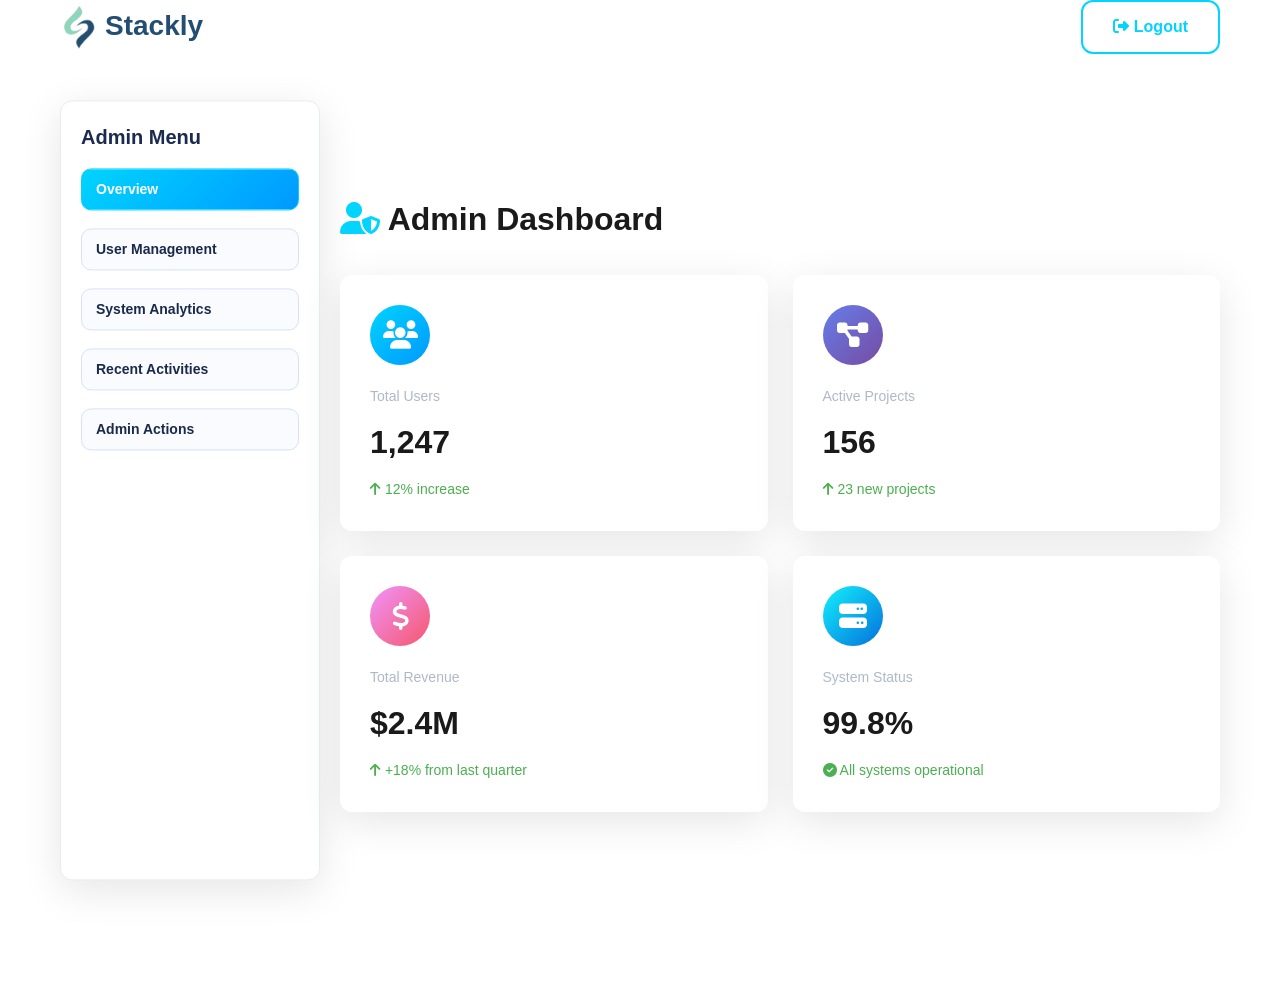
==== dashboard-admin.html @ 81518d7a "initial commit" ====
<!DOCTYPE html>
<html lang="en">
<head>
    <meta charset="UTF-8">
    <meta name="viewport" content="width=device-width, initial-scale=1.0">
    <title>Stackly</title>

    <!-- CSS Libraries -->
    <link rel="stylesheet" href="https://cdnjs.cloudflare.com/ajax/libs/animate.css/4.1.1/animate.min.css">
    <link rel="stylesheet" href="https://unpkg.com/aos@2.3.1/dist/aos.css">
    <link rel="stylesheet" href="https://cdnjs.cloudflare.com/ajax/libs/font-awesome/6.4.0/css/all.min.css">

    <!-- Custom CSS -->
    <link rel="stylesheet" href="css/style.css">
</head>
<body class="dashboard">
    <!-- Dashboard Header -->
    <div class="dashboard-header">
        <div class="container">
            <div class="dashboard-nav">
                 <div class="logo" data-aos="fade-right">
                        <a href="index.html">
                            <img src="images/logoimg.webp" alt="Stackly Logo" width="40px" height="30px">
                            <span style="color:#234D72;">Stackly</span>
                        </a>
                    </div>

                <div class="dashboard-user">
                    
                    <a href="index.html" class="btn btn-outline" style="margin-left: 20px;">
                        <i class="fas fa-sign-out-alt"></i> Logout
                    </a>
                </div>
            </div>
        </div>
    </div>

    <!-- Dashboard Content -->
    <div class="dashboard-content">
        <div class="container">
            <div class="dashboard-layout">
                <aside class="dashboard-sidebar">
                    <h2>Admin Menu</h2>
                    <nav>
                        <button class="sidebar-item active" data-target="admin-overview">Overview</button>
                        <button class="sidebar-item" data-target="admin-users">User Management</button>
                        <button class="sidebar-item" data-target="admin-analytics">System Analytics</button>
                        <button class="sidebar-item" data-target="admin-activities">Recent Activities</button>
                        <button class="sidebar-item" data-target="admin-actions">Admin Actions</button>
                    </nav>
                </aside>
                <main class="dashboard-main">
                    <section id="admin-overview" class="dashboard-panel active">
                        <h1 style="margin-bottom: 30px; font-size: 32px;" data-aos="fade-up">
                            <i class="fas fa-user-shield" style="color: var(--primary-color);"></i>
                            Admin Dashboard
                        </h1>

                        <!-- Dashboard Cards -->
            <div class="dashboard-grid">
                <div class="dashboard-card" data-aos="fade-up">
                    <div class="card-icon">
                        <i class="fas fa-users"></i>
                    </div>
                    <div class="card-title">Total Users</div>
                    <div class="card-value">1,247</div>
                    <div class="card-change">
                        <i class="fas fa-arrow-up"></i> 12% increase
                    </div>
                </div>

                <div class="dashboard-card" data-aos="fade-up" data-aos-delay="100">
                    <div class="card-icon" style="background: linear-gradient(135deg, #667eea 0%, #764ba2 100%);">
                        <i class="fas fa-project-diagram"></i>
                    </div>
                    <div class="card-title">Active Projects</div>
                    <div class="card-value">156</div>
                    <div class="card-change">
                        <i class="fas fa-arrow-up"></i> 23 new projects
                    </div>
                </div>

                <div class="dashboard-card" data-aos="fade-up" data-aos-delay="200">
                    <div class="card-icon" style="background: linear-gradient(135deg, #f093fb 0%, #f5576c 100%);">
                        <i class="fas fa-dollar-sign"></i>
                    </div>
                    <div class="card-title">Total Revenue</div>
                    <div class="card-value">$2.4M</div>
                    <div class="card-change">
                        <i class="fas fa-arrow-up"></i> +18% from last quarter
                    </div>
                </div>

                <div class="dashboard-card" data-aos="fade-up" data-aos-delay="300">
                    <div class="card-icon" style="background: linear-gradient(135deg, #13f1fc 0%, #0470dc 100%);">
                        <i class="fas fa-server"></i>
                    </div>
                    <div class="card-title">System Status</div>
                    <div class="card-value">99.8%</div>
                    <div class="card-change" style="color: #4caf50;">
                        <i class="fas fa-check-circle"></i> All systems operational
                    </div>
                </div>
            </div>
                    </section>

            <!-- User Management Section -->
            <section id="admin-users" class="dashboard-panel" style="margin-top: 60px;">
                <h2 style="margin-bottom: 30px; font-size: 28px;" data-aos="fade-up">
                    <i class="fas fa-users-cog" style="color: var(--primary-color);"></i>
                    User Management
                </h2>

                <div style="background: white; padding: 30px; border-radius: var(--border-radius); box-shadow: var(--box-shadow);" data-aos="fade-up">
                    <div style="overflow-x: auto;">
                        <table style="width: 100%; border-collapse: collapse;">
                            <thead>
                                <tr style="background: #f8f9fa; border-bottom: 2px solid #e0e0e0;">
                                    <th style="padding: 15px; text-align: left; font-weight: 600;">Name</th>
                                    <th style="padding: 15px; text-align: left; font-weight: 600;">Role</th>
                                    <th style="padding: 15px; text-align: left; font-weight: 600;">Status</th>
                                    <th style="padding: 15px; text-align: left; font-weight: 600;">Last Active</th>
                                    <th style="padding: 15px; text-align: left; font-weight: 600;">Actions</th>
                                </tr>
                            </thead>
                            <tbody>
                                <tr style="border-bottom: 1px solid #e0e0e0;">
                                    <td style="padding: 15px;">
                                        <div style="display: flex; align-items: center; gap: 10px;">
                                            <img src="https://randomuser.me/api/portraits/women/44.jpg" style="width: 40px; height: 40px; border-radius: 50%;">
                                            <span>Dr. Sarah Miller</span>
                                        </div>
                                    </td>
                                    <td style="padding: 15px;">Researcher</td>
                                    <td style="padding: 15px;">
                                        <span style="padding: 5px 15px; background: #4caf50; color: white; border-radius: 20px; font-size: 12px;">Active</span>
                                    </td>
                                    <td style="padding: 15px;">2 hours ago</td>
                                    <td style="padding: 15px;">
                                        <a href="404.html" class="service-link" style="padding: 8px 15px; font-size: 14px;">Edit</a>
                                    </td>
                                </tr>
                                <tr style="border-bottom: 1px solid #e0e0e0;">
                                    <td style="padding: 15px;">
                                        <div style="display: flex; align-items: center; gap: 10px;">
                                            <img src="https://randomuser.me/api/portraits/men/22.jpg" style="width: 40px; height: 40px; border-radius: 50%;">
                                            <span>Dr. Michael Chen</span>
                                        </div>
                                    </td>
                                    <td style="padding: 15px;">Researcher</td>
                                    <td style="padding: 15px;">
                                        <span style="padding: 5px 15px; background: #4caf50; color: white; border-radius: 20px; font-size: 12px;">Active</span>
                                    </td>
                                    <td style="padding: 15px;">1 day ago</td>
                                    <td style="padding: 15px;">
                                        <a href="404.html" class="service-link" style="padding: 8px 15px; font-size: 14px;">Edit</a>
                                    </td>
                                </tr>
                                <tr style="border-bottom: 1px solid #e0e0e0;">
                                    <td style="padding: 15px;">
                                        <div style="display: flex; align-items: center; gap: 10px;">
                                            <img src="https://randomuser.me/api/portraits/women/65.jpg" style="width: 40px; height: 40px; border-radius: 50%;">
                                            <span>Dr. Emily Rodriguez</span>
                                        </div>
                                    </td>
                                    <td style="padding: 15px;">Director</td>
                                    <td style="padding: 15px;">
                                        <span style="padding: 5px 15px; background: #ff9800; color: white; border-radius: 20px; font-size: 12px;">Away</span>
                                    </td>
                                    <td style="padding: 15px;">3 days ago</td>
                                    <td style="padding: 15px;">
                                        <a href="404.html" class="service-link" style="padding: 8px 15px; font-size: 14px;">Edit</a>
                                    </td>
                                </tr>
                            </tbody>
                        </table>
                    </div>
                    <div style="margin-top: 20px; text-align: center;">
                        <a href="404.html" class="btn btn-primary btn-lg">Load More Users</a>
                    </div>
                </div>
            </section>

            <!-- User Management Section -->
            <section id="admin-analytics" class="dashboard-panel" style="margin-top: 60px;">
                <h2 style="margin-bottom: 30px; font-size: 28px;" data-aos="fade-up">
                    <i class="fas fa-chart-bar" style="color: var(--primary-color);"></i>
                    System Analytics
                </h2>

                <div class="dashboard-grid" style="grid-template-columns: repeat(auto-fit, minmax(280px, 1fr));">
                    <div class="dashboard-card" data-aos="fade-up">
                        <h3 style="margin-bottom: 20px; display: flex; align-items: center; gap: 10px;">
                            <i class="fas fa-database" style="color: var(--primary-color);"></i>
                            Database Usage
                        </h3>
                        <div style="margin-bottom: 15px;">
                            <div style="display: flex; justify-content: space-between; margin-bottom: 10px;">
                                <span>Storage</span>
                                <span style="font-weight: 600;">72%</span>
                            </div>
                            <div style="background: #e0e0e0; height: 10px; border-radius: 5px; overflow: hidden;">
                                <div style="background: var(--gradient-1); width: 72%; height: 100%;"></div>
                            </div>
                        </div>
                        <p style="color: var(--text-secondary); font-size: 14px;">2.16 TB of 3 TB used</p>
                    </div>

                    <div class="dashboard-card" data-aos="fade-up" data-aos-delay="100">
                        <h3 style="margin-bottom: 20px; display: flex; align-items: center; gap: 10px;">
                            <i class="fas fa-network-wired" style="color: var(--primary-color);"></i>
                            Network Traffic
                        </h3>
                        <div style="margin-bottom: 15px;">
                            <div style="display: flex; justify-content: space-between; margin-bottom: 10px;">
                                <span>Bandwidth</span>
                                <span style="font-weight: 600;">45%</span>
                            </div>
                            <div style="background: #e0e0e0; height: 10px; border-radius: 5px; overflow: hidden;">
                                <div style="background: linear-gradient(135deg, #667eea 0%, #764ba2 100%); width: 45%; height: 100%;"></div>
                            </div>
                        </div>
                        <p style="color: var(--text-secondary); font-size: 14px;">450 GB of 1 TB used</p>
                    </div>

                    <div class="dashboard-card" data-aos="fade-up" data-aos-delay="200">
                        <h3 style="margin-bottom: 20px; display: flex; align-items: center; gap: 10px;">
                            <i class="fas fa-microchip" style="color: var(--primary-color);"></i>
                            CPU Usage
                        </h3>
                        <div style="margin-bottom: 15px;">
                            <div style="display: flex; justify-content: space-between; margin-bottom: 10px;">
                                <span>Processing</span>
                                <span style="font-weight: 600;">38%</span>
                            </div>
                            <div style="background: #e0e0e0; height: 10px; border-radius: 5px; overflow: hidden;">
                                <div style="background: linear-gradient(135deg, #f093fb 0%, #f5576c 100%); width: 38%; height: 100%;"></div>
                            </div>
                        </div>
                        <p style="color: var(--text-secondary); font-size: 14px;">Normal operation range</p>
                    </div>
                </div>
            </section>

            <!-- Recent Activities -->
            <section id="admin-activities" class="dashboard-panel" style="margin-top: 60px;">
                <h2 style="margin-bottom: 30px; font-size: 28px;" data-aos="fade-up">
                    <i class="fas fa-history" style="color: var(--primary-color);"></i>
                    Recent Activities
                </h2>

                <div style="background: white; padding: 30px; border-radius: var(--border-radius); box-shadow: var(--box-shadow);" data-aos="fade-up">
                    <div style="display: flex; flex-direction: column; gap: 20px;">
                        <div style="display: flex; gap: 15px; padding-bottom: 20px; border-bottom: 1px solid #e0e0e0;">
                            <div style="width: 40px; height: 40px; background: var(--gradient-1); border-radius: 50%; display: flex; align-items: center; justify-content: center; color: white; flex-shrink: 0;">
                                <i class="fas fa-user-plus"></i>
                            </div>
                            <div style="flex: 1;">
                                <h4 style="margin-bottom: 5px;">New User Registration</h4>
                                <p style="color: var(--text-secondary); font-size: 14px; margin: 0;">Dr. James Wilson joined as Researcher</p>
                                <p style="color: var(--text-secondary); font-size: 12px; margin-top: 5px;">2 hours ago</p>
                            </div>
                        </div>

                        <div style="display: flex; gap: 15px; padding-bottom: 20px; border-bottom: 1px solid #e0e0e0;">
                            <div style="width: 40px; height: 40px; background: linear-gradient(135deg, #667eea 0%, #764ba2 100%); border-radius: 50%; display: flex; align-items: center; justify-content: center; color: white; flex-shrink: 0;">
                                <i class="fas fa-project-diagram"></i>
                            </div>
                            <div style="flex: 1;">
                                <h4 style="margin-bottom: 5px;">Project Completed</h4>
                                <p style="color: var(--text-secondary); font-size: 14px; margin: 0;">Gene Therapy Phase 2 successfully completed</p>
                                <p style="color: var(--text-secondary); font-size: 12px; margin-top: 5px;">5 hours ago</p>
                            </div>
                        </div>

                        <div style="display: flex; gap: 15px; padding-bottom: 20px; border-bottom: 1px solid #e0e0e0;">
                            <div style="width: 40px; height: 40px; background: linear-gradient(135deg, #f093fb 0%, #f5576c 100%); border-radius: 50%; display: flex; align-items: center; justify-content: center; color: white; flex-shrink: 0;">
                                <i class="fas fa-exclamation-triangle"></i>
                            </div>
                            <div style="flex: 1;">
                                <h4 style="margin-bottom: 5px;">System Maintenance</h4>
                                <p style="color: var(--text-secondary); font-size: 14px; margin: 0;">Scheduled maintenance completed successfully</p>
                                <p style="color: var(--text-secondary); font-size: 12px; margin-top: 5px;">1 day ago</p>
                            </div>
                        </div>

                        <div style="display: flex; gap: 15px;">
                            <div style="width: 40px; height: 40px; background: linear-gradient(135deg, #13f1fc 0%, #0470dc 100%); border-radius: 50%; display: flex; align-items: center; justify-content: center; color: white; flex-shrink: 0;">
                                <i class="fas fa-file-alt"></i>
                            </div>
                            <div style="flex: 1;">
                                <h4 style="margin-bottom: 5px;">New Publication</h4>
                                <p style="color: var(--text-secondary); font-size: 14px; margin: 0;">Research paper published in Nature Biotechnology</p>
                                <p style="color: var(--text-secondary); font-size: 12px; margin-top: 5px;">2 days ago</p>
                            </div>
                        </div>
                    </div>
                </div>
            </section>

            <!-- Quick Actions -->
            <section id="admin-actions" class="dashboard-panel" style="margin-top: 60px; padding-bottom: 60px;">
                <h2 style="margin-bottom: 30px; font-size: 28px;" data-aos="fade-up">
                    <i class="fas fa-bolt" style="color: var(--primary-color);"></i>
                    Admin Actions
                </h2>

                <div style="display: grid; grid-template-columns: repeat(auto-fit, minmax(200px, 1fr)); gap: 20px;" data-aos="fade-up">
                    <a href="404.html" class="btn btn-primary btn-lg" style="width: 100%;">
                        <i class="fas fa-user-plus"></i> Add User
                    </a>
                    <a href="404.html" class="btn btn-primary btn-lg" style="width: 100%;">
                        <i class="fas fa-cog"></i> System Settings
                    </a>
                    <a href="404.html" class="btn btn-primary btn-lg" style="width: 100%;">
                        <i class="fas fa-file-export"></i> Export Data
                    </a>
                    <a href="404.html" class="btn btn-primary btn-lg" style="width: 100%;">
                        <i class="fas fa-shield-alt"></i> Security Audit
                    </a>
                </div>
            </section>
                </main>
            </div>
        </div>
    </div>

    <!-- JavaScript Libraries -->
    <script src="https://cdnjs.cloudflare.com/ajax/libs/jquery/3.7.0/jquery.min.js"></script>
    <script src="https://unpkg.com/aos@2.3.1/dist/aos.js"></script>

    <!-- Custom JavaScript -->
    <script>
        // Initialize AOS
        if (typeof AOS !== 'undefined') {
            AOS.init({
                duration: 1000,
                easing: 'ease-in-out',
                once: true
            });
        }

        // Sidebar panel switching
        function activatePanel(targetId) {
            document.querySelectorAll('.dashboard-panel').forEach(panel => {
                panel.classList.remove('active');
            });
            document.querySelectorAll('.sidebar-item').forEach(btn => {
                btn.classList.remove('active');
            });
            const activePanel = document.getElementById(targetId);
            if (activePanel) {
                activePanel.classList.add('active');
            }
            const activeBtn = document.querySelector('.sidebar-item[data-target="' + targetId + '"]');
            if (activeBtn) {
                activeBtn.classList.add('active');
            }
        }

        document.querySelectorAll('.sidebar-item').forEach(item => {
            item.addEventListener('click', () => {
                activatePanel(item.getAttribute('data-target'));
            });
        });
    </script>
</body>
</html>
---- css/style.css ----
/* ================================
   CSS Variables & Root Styles
   ================================ */
:root {
    --primary-color: #00d4ff;
    --secondary-color: #0099ff;
    --accent-color: #ff6b6b;
    --dark-bg: #0a0e27;
    --darker-bg: #060919;
    --light-bg: #ffffff;
    --text-primary: #ffffff;
    --text-secondary: #b0b8c7;
    --text-dark: #1a1a1a;
    --gradient-1: linear-gradient(135deg, #00d4ff 0%, #0099ff 100%);
    --gradient-2: linear-gradient(135deg, #667eea 0%, #764ba2 100%);
    --gradient-3: linear-gradient(135deg, #f093fb 0%, #f5576c 100%);
    --box-shadow: 0 10px 40px rgba(0, 0, 0, 0.1);
    --transition: all 0.3s ease;
    --border-radius: 12px;
}

/* ================================
   Reset & Base Styles
   ================================ */
* {
    margin: 0;
    padding: 0;
    box-sizing: border-box;
}
html, body{
max-width:100%;
overflow-x:hidden;
}
html {
    scroll-behavior: smooth;
    font-size: 16px;
}

body {
    font-family: 'Segoe UI', Tahoma, Geneva, Verdana, sans-serif;
    line-height: 1.6;
    color: var(--text-dark);
    background-color: var(--light-bg);
    overflow-x: hidden;
}

img {
    max-width: 100%;
    height: auto;
    display: block;
}

a {
    text-decoration: none;
    color: inherit;
    transition: var(--transition);
    display: flex;
    gap: 5px;
}

ul {
    list-style: none;
}

/* ================================
   Preloader
   ================================ */
#preloader {
    position: fixed;
    top: 0;
    left: 0;
    width: 100%;
    height: 100%;
    background: var(--dark-bg);
    z-index: 99999;
    display: flex;
    align-items: center;
    justify-content: center;
    flex-direction: column;
}

.loader {
    text-align: center;
}

.dna-loader {
    position: relative;
    width: 80px;
    height: 100px;
}

.dna-strand {
    position: absolute;
    width: 10px;
    height: 10px;
    background: var(--primary-color);
    border-radius: 50%;
    animation: dna-animation 2s infinite;
}

.dna-strand:nth-child(1) {
    left: 0;
    animation-delay: 0s;
}

.dna-strand:nth-child(2) {
    right: 0;
    animation-delay: 0.5s;
}

@keyframes dna-animation {
    0%, 100% {
        top: 0;
        background: var(--primary-color);
    }
    25% {
        top: 25%;
        background: var(--secondary-color);
    }
    50% {
        top: 50%;
        background: var(--accent-color);
    }
    75% {
        top: 75%;
        background: var(--secondary-color);
    }
}

.loading-text {
    color: var(--text-primary);
    margin-top: 30px;
    font-size: 18px;
    font-weight: 500;
    animation: pulse 1.5s infinite;
}

@keyframes pulse {
    0%, 100% {
        opacity: 1;
    }
    50% {
        opacity: 0.5;
    }
}

/* ================================
   Container & Layout
   ================================ */
.container {
    width: 100%;
    max-width: 1200px;
    margin: 0 auto;
    padding: 0 20px;
}

/* ================================
   Header & Navigation
   ================================ */
.header {
    position: fixed;
    top: 0;
    left: 0;
    width: 100%;
    z-index: 1000;
    background: rgba(10, 14, 39, 0.95);
    backdrop-filter: blur(10px);
    box-shadow: 0 2px 20px rgba(0, 0, 0, 0.1);
    transition: var(--transition);
}

.header.scrolled {
    background: rgba(10, 14, 39, 0.98);
    box-shadow: 0 2px 30px rgba(0, 212, 255, 0.2);
}

.navbar {
    padding: 15px 0;
}

.nav-wrapper {
    display: flex;
    align-items: center;
    justify-content: space-between;
}

.logo {
    display: flex;
    
    align-items: center;
    gap: 10px;
    font-size: 28px;
    font-weight: 700;
    color: var(--text-primary);
}

.logo i {
    color: var(--primary-color);
    font-size: 32px;
}

.nav-menu {
    display: flex;
    align-items: center;
    gap: 40px;
}

.nav-list {
    display: flex;
    gap: 30px;
    align-items: center;
}

.nav-link {
    color: var(--text-secondary);
    font-weight: 500;
    position: relative;
    padding: 5px 0;
}

.nav-link::after {
    content: '';
    position: absolute;
    bottom: 0;
    left: 0;
    width: 0;
    height: 2px;
    background: var(--gradient-1);
    transition: var(--transition);
}

.nav-link:hover,
.nav-link.active {
    color: var(--primary-color);
}

.nav-link:hover::after,
.nav-link.active::after {
    width: 100%;
}

.nav-buttons {
    display: flex;
    gap: 15px;
}

.hamburger {
    display: none;
    flex-direction: column;
    gap: 5px;
    cursor: pointer;
    z-index: 1001;
}

.hamburger span {
    width: 25px;
    height: 3px;
    background: var(--text-primary);
    transition: var(--transition);
    border-radius: 3px;
}

.hamburger.active span:nth-child(1) {
    transform: rotate(45deg) translate(8px, 8px);
}

.hamburger.active span:nth-child(2) {
    opacity: 0;
}

.hamburger.active span:nth-child(3) {
    transform: rotate(-45deg) translate(8px, -8px);
}

/* ================================
   Buttons
   ================================ */
.btn {
    display: inline-block;
    padding: 12px 30px;
    font-weight: 600;
    border-radius: var(--border-radius);
    cursor: pointer;
    transition: var(--transition);
    border: 2px solid transparent;
    text-align: center;
}

.btn-primary {
    background: var(--gradient-1);
    color: var(--text-primary);
    box-shadow: 0 5px 20px rgba(0, 212, 255, 0.3);
}

.btn-primary:hover {
    transform: translateY(-3px);
    box-shadow: 0 8px 30px rgba(0, 212, 255, 0.5);
}

.btn-outline {
    border-color: var(--primary-color);
    color: var(--primary-color);
}

.btn-outline:hover {
    background: var(--primary-color);
    color: var(--text-primary);
}

.btn-lg {
    padding: 15px 40px;
    font-size: 18px;
}

/* ================================
   Hero Section
   ================================ */
.hero {
    min-height: 100vh;
    display: flex;
    align-items: center;
    justify-content: center;
    background: var(--dark-bg);
    position: relative;
    overflow: hidden;
    padding-top: 80px;
}

.jarallax-container {
    position: absolute;
    top: 0;
    left: 0;
    width: 100%;
    height: 100%;
    z-index: 1;
}

#particles-js {
    position: absolute;
    width: 100%;
    height: 100%;
}

.hero-content {
    position: relative;
    z-index: 2;
    text-align: center;
    color: var(--text-primary);
}
.hero-content img{
    display: block;
    margin: 0 auto 20px;
    max-width: 200px; /* adjust size if needed */
}

.hero-title {
    font-size: clamp(2.5rem, 8vw, 4.5rem);
    font-weight: 800;
    margin-bottom: 20px;
    line-height: 1.2;
}

.typed-text {
    background: var(--gradient-1);
    -webkit-background-clip: text;
    -webkit-text-fill-color: transparent;
    background-clip: text;
}

.cursor {
    display: inline-block;
    width: 3px;
    background-color: var(--primary-color);
    animation: blink 0.7s infinite;
}

@keyframes blink {
    0%, 100% {
        opacity: 1;
    }
    50% {
        opacity: 0;
    }
}

.hero-subtitle {
    font-size: clamp(1rem, 3vw, 1.5rem);
    color: var(--text-secondary);
    margin-bottom: 40px;
    max-width: 700px;
    margin-left: auto;
    margin-right: auto;
}

.hero-buttons {
    display: flex;
    gap: 20px;
    justify-content: center;
    flex-wrap: wrap;
}

.countdown-section {
    margin-top: 60px;
}

.countdown-label {
    color: var(--text-secondary);
    font-size: 18px;
    margin-bottom: 20px;
}

.countdown {
    display: flex;
    gap: 30px;
    justify-content: center;
    flex-wrap: wrap;
}

.countdown-item {
    text-align: center;
    background: rgba(255, 255, 255, 0.05);
    padding: 20px 30px;
    border-radius: var(--border-radius);
    backdrop-filter: blur(10px);
    border: 1px solid rgba(0, 212, 255, 0.2);
}

.countdown-value {
    display: block;
    font-size: 48px;
    font-weight: 700;
    color: var(--primary-color);
    line-height: 1;
}

.countdown-item .countdown-label {
    display: block;
    font-size: 14px;
    margin-top: 10px;
    margin-bottom: 0;
}

.scroll-indicator {
    position: absolute;
    bottom: 30px;
    left: 50%;
    transform: translateX(-50%);
    z-index: 2;
}

.scroll-down {
    color: var(--text-primary);
    font-size: 30px;
    animation: bounce 2s infinite;
}

@keyframes bounce {
    0%, 20%, 50%, 80%, 100% {
        transform: translateY(0);
    }
    40% {
        transform: translateY(-20px);
    }
    60% {
        transform: translateY(-10px);
    }
}

/* ================================
   Stats Section
   ================================ */
.stats-section {
    padding: 80px 0;
    background: var(--gradient-1);
}

.stats-grid {
    display: grid;
    grid-template-columns: repeat(auto-fit, minmax(200px, 1fr));
    gap: 40px;
}

.stat-item {
    text-align: center;
    color: var(--text-primary);
}

.stat-item i {
    font-size: 48px;
    margin-bottom: 15px;
    opacity: 0.9;
}

.stat-number {
    font-size: 48px;
    font-weight: 700;
    margin-bottom: 10px;
}

.stat-item p {
    font-size: 18px;
    opacity: 0.9;
}

/* ================================
   Section Styles
   ================================ */
section {
    padding: 100px 0;
}

.section-header {
    text-align: center;
    margin-bottom: 60px;
}

.section-title {
    font-size: clamp(2rem, 5vw, 3rem);
    font-weight: 700;
    margin-bottom: 15px;
    position: relative;
    display: inline-block;
}

.section-title::after {
    content: '';
    position: absolute;
    bottom: -10px;
    left: 50%;
    transform: translateX(-50%);
    width: 80px;
    height: 4px;
    background: var(--gradient-1);
    border-radius: 2px;
}

.section-subtitle {
    font-size: 18px;
    color: var(--text-secondary);
    margin-top: 20px;
}

/* ================================
   About Section
   ================================ */
.about {
    background: var(--light-bg);
}

.about-content {
    display: grid;
    grid-template-columns: 1fr 1fr;
    gap: 60px;
    align-items: center;
}

.about-image {
    position: relative;
    border-radius: var(--border-radius);
    overflow: hidden;
    box-shadow: var(--box-shadow);
}

.about-image img {
    width: 100%;
    height: 500px;
    object-fit: cover;
    border-radius: var(--border-radius);
}

.about-experience {
    position: absolute;
    bottom: 30px;
    right: 30px;
    background: var(--gradient-1);
    padding: 30px;
    border-radius: var(--border-radius);
    text-align: center;
    color: var(--text-primary);
}

.exp-number {
    font-size: 48px;
    font-weight: 700;
    line-height: 1;
}

.exp-text {
    font-size: 14px;
    margin-top: 5px;
}

.about-text h3 {
    font-size: 32px;
    margin-bottom: 20px;
    color: var(--text-dark);
}

.about-text p {
    color: var(--text-secondary);
    margin-bottom: 30px;
    line-height: 1.8;
}

.features-list {
    margin-bottom: 30px;
}

.feature-item {
    display: flex;
    gap: 15px;
    margin-bottom: 20px;
}

.feature-item i {
    color: var(--primary-color);
    font-size: 24px;
    flex-shrink: 0;
}

.feature-item h4 {
    margin-bottom: 5px;
    color: var(--text-dark);
}

.feature-item p {
    color: var(--text-secondary);
    margin: 0;
}

/* ================================
   Services Section
   ================================ */
.services {
    background: #f8f9fa;
}

.services-grid {
    display: grid;
    grid-template-columns: repeat(auto-fit, minmax(300px, 1fr));
    gap: 30px;
}

.service-card {
    background: var(--light-bg);
    padding: 40px 30px;
    border-radius: var(--border-radius);
    text-align: center;
    transition: var(--transition);
    box-shadow: 0 5px 20px rgba(0, 0, 0, 0.05);
    border: 2px solid transparent;
}

.service-card:hover {
    transform: translateY(-10px);
    box-shadow: 0 15px 40px rgba(0, 212, 255, 0.2);
    border-color: var(--primary-color);
}

.service-icon {
    width: 80px;
    height: 80px;
    margin: 0 auto 25px;
    background: var(--gradient-1);
    border-radius: 50%;
    display: flex;
    align-items: center;
    justify-content: center;
    font-size: 36px;
    color: var(--text-primary);
}

.service-card h3 {
    font-size: 22px;
    margin-bottom: 15px;
    color: var(--text-dark);
}

.service-card p {
    color: var(--text-secondary);
    margin-bottom: 20px;
    line-height: 1.7;
}

.service-link {
    color: var(--primary-color);
    font-weight: 600;
    display: inline-flex;
    align-items: center;
    gap: 5px;
}

.service-link:hover {
    gap: 10px;
}

/* ================================
   Research Section
   ================================ */
.research {
    background: var(--light-bg);
}

.research-filters {
    display: flex;
    gap: 15px;
    justify-content: center;
    margin-bottom: 50px;
    flex-wrap: wrap;
}

.filter-btn {
    padding: 10px 25px;
    background: transparent;
    border: 2px solid var(--primary-color);
    color: var(--primary-color);
    border-radius: 25px;
    cursor: pointer;
    font-weight: 600;
    transition: var(--transition);
}

.filter-btn:hover,
.filter-btn.active {
    background: var(--primary-color);
    color: var(--text-primary);
}

.research-grid {
    display: grid;
    grid-template-columns: repeat(auto-fit, minmax(320px, 1fr));
    gap: 30px;
}

.research-item {
    background: var(--light-bg);
    border-radius: var(--border-radius);
    overflow: hidden;
    box-shadow: var(--box-shadow);
    transition: var(--transition);
}

.research-item:hover {
    transform: translateY(-10px);
    box-shadow: 0 15px 40px rgba(0, 0, 0, 0.15);
}

.research-image {
    position: relative;
    overflow: hidden;
    height: 250px;
}

.research-image img {
    width: 100%;
    height: 100%;
    object-fit: cover;
    transition: var(--transition);
}

/* ================================
   Dashboard Sidebar + Panels
   ================================ */
.dashboard-layout {
    display: grid;
    grid-template-columns: 280px 1fr;
    gap: 20px;
    align-items: start;
}

.dashboard-sidebar {
    background: #ffffff;
    border: 1px solid #e4e8f1;
    border-radius: 12px;
    padding: 20px;
    position: sticky;
    top: 20px;
    height: fit-content;
    box-shadow: 0 8px 20px rgba(0,0,0,0.05);
}

.dashboard-sidebar h2 {
    margin-bottom: 15px;
    font-size: 20px;
    font-weight: 700;
    color: #1b2a4f;
}

.dashboard-sidebar nav {
    display: flex;
    flex-direction: column;
    gap: 10px;
}

.sidebar-item {
    border: 1px solid #d7e0f6;
    background: #f9fbff;
    color: #1a2a4a;
    text-align: left;
    padding: 12px 14px;
    border-radius: 10px;
    font-size: 14px;
    font-weight: 600;
    cursor: pointer;
    transition: var(--transition);
}

.sidebar-item:hover,
.sidebar-item.active {
    background: var(--gradient-1);
    border-color: var(--primary-color);
    color: #ffffff;
}

.dashboard-main {
    min-width: 0;
}

.dashboard-panel {
    display: none;
    animation: fadeIn 0.35s ease-in;
}

.dashboard-panel.active {
    display: block;
}

@keyframes fadeIn {
    from { opacity: 0; transform: translateY(8px); }
    to { opacity: 1; transform: translateY(0); }
}

@media (max-width: 1000px) {
    .dashboard-layout {
        grid-template-columns: 1fr;
    }

    .dashboard-sidebar {
        position: relative;
        top: 0;
        width: 100%;
        max-width: 100%;
    }
}


.research-item:hover .research-image img {
    transform: scale(1.1);
}

.research-overlay {
    position: absolute;
    top: 0;
    left: 0;
    width: 100%;
    height: 100%;
    background: rgba(0, 212, 255, 0.9);
    display: flex;
    align-items: center;
    justify-content: center;
    opacity: 0;
    transition: var(--transition);
}

.research-item:hover .research-overlay {
    opacity: 1;
}

.research-popup {
    color: var(--text-primary);
    font-size: 36px;
}

.research-content {
    padding: 25px;
}

.research-category {
    display: inline-block;
    padding: 5px 15px;
    background: var(--gradient-1);
    color: var(--text-primary);
    border-radius: 20px;
    font-size: 12px;
    font-weight: 600;
    margin-bottom: 15px;
}

.research-content h3 {
    font-size: 20px;
    margin-bottom: 10px;
    color: var(--text-dark);
}

.research-content p {
    color: var(--text-secondary);
    line-height: 1.6;
}

/* ================================
   Team Section
   ================================ */
.team {
    background: #f8f9fa;
}

.team-slider {
    padding: 20px 0;
}

.team-member {
    text-align: center;
    padding: 20px;
}

.member-image {
    position: relative;
    width: 250px;
    height: 250px;
    margin: 0 auto 25px;
    border-radius: 50%;
    overflow: hidden;
    border: 5px solid var(--primary-color);
}

.member-image img {
    width: 100%;
    height: 100%;
    object-fit: cover;
}

.member-social {
    position: absolute;
    bottom: 0;
    left: 0;
    width: 100%;
    background: rgba(0, 212, 255, 0.95);
    padding: 15px;
    display: flex;
    gap: 15px;
    justify-content: center;
    transform: translateY(100%);
    transition: var(--transition);
}

.team-member:hover .member-social {
    transform: translateY(0);
}

.member-social a {
    color: var(--text-primary);
    font-size: 18px;
    width: 35px;
    height: 35px;
    display: flex;
    align-items: center;
    justify-content: center;
    background: rgba(255, 255, 255, 0.2);
    border-radius: 50%;
}

.member-social a:hover {
    background: var(--light-bg);
    color: var(--primary-color);
}

.member-info h3 {
    font-size: 22px;
    margin-bottom: 5px;
    color: var(--text-dark);
}

.member-info p {
    color: var(--primary-color);
    font-weight: 600;
    margin-bottom: 5px;
}

.member-info span {
    color: var(--text-secondary);
    font-size: 14px;
}

/* ================================
   Testimonials Section
   ================================ */
.testimonials {
    background: var(--dark-bg);
    color: var(--text-primary);
}

.testimonials .section-title {
    color: var(--text-primary);
}

.testimonials .section-subtitle {
    color: var(--text-secondary);
}

.testimonials-slider {
    padding: 20px 0;
}

.testimonial-card {
    background: rgba(255, 255, 255, 0.05);
    padding: 40px;
    border-radius: var(--border-radius);
    backdrop-filter: blur(10px);
    border: 1px solid rgba(255, 255, 255, 0.1);
    margin: 0 15px;
}

.testimonial-content {
    margin-bottom: 30px;
}

.quote-icon {
    font-size: 48px;
    color: var(--primary-color);
    margin-bottom: 20px;
}

.testimonial-content p {
    font-size: 18px;
    line-height: 1.8;
    color: var(--text-secondary);
    margin-bottom: 20px;
}

.rating {
    display: flex;
    gap: 5px;
}

.rating i {
    color: #ffc107;
}

.testimonial-author {
    display: flex;
    align-items: center;
    gap: 20px;
}

.testimonial-author img {
    width: 60px;
    height: 60px;
    border-radius: 50%;
    border: 3px solid var(--primary-color);
}

.author-info h4 {
    margin-bottom: 5px;
    color: var(--text-primary);
}

.author-info p {
    color: var(--text-secondary);
    font-size: 14px;
}

/* ================================
   Contact Section
   ================================ */
.contact {
    background: #f8f9fa;
}

.contact-wrapper {
    display: grid;
    grid-template-columns: 1fr 1.5fr;
    gap: 60px;
    align-items: start;
}

.info-item {
    display: flex;
    gap: 20px;
    margin-bottom: 30px;
}

.info-icon {
    width: 60px;
    height: 60px;
    background: var(--gradient-1);
    border-radius: 50%;
    display: flex;
    align-items: center;
    justify-content: center;
    color: var(--text-primary);
    font-size: 24px;
    flex-shrink: 0;
}

.info-content h3 {
    font-size: 20px;
    margin-bottom: 10px;
    color: var(--text-dark);
}

.info-content p {
    color: var(--text-secondary);
    line-height: 1.7;
}

.contact-form {
    background: var(--light-bg);
    padding: 40px;
    border-radius: var(--border-radius);
    box-shadow: var(--box-shadow);
}

.form-row {
    display: grid;
    grid-template-columns: 1fr 1fr;
    gap: 20px;
    margin-bottom: 20px;
}

.form-group {
    margin-bottom: 20px;
}

.form-control {
    width: 100%;
    padding: 15px 20px;
    border: 2px solid #e0e0e0;
    border-radius: var(--border-radius);
    font-size: 16px;
    transition: var(--transition);
    font-family: inherit;
}

.form-control:focus {
    outline: none;
    border-color: var(--primary-color);
    box-shadow: 0 0 0 3px rgba(0, 212, 255, 0.1);
}

textarea.form-control {
    resize: vertical;
    min-height: 120px;
}

/* ================================
   Footer
   ================================ */
.footer {
    background: var(--dark-bg);
    color: var(--text-primary);
    padding: 60px 0 0;
}

.footer-content {
    display: grid;
    grid-template-columns: 2fr 1fr 1fr 1.5fr;
    gap: 40px;
    margin-bottom: 40px;
}

.footer-logo {
    display: flex;
    align-items: center;
    gap: 10px;
    font-size: 28px;
    font-weight: 700;
    margin-bottom: 20px;
}

.footer-logo i {
    color: var(--primary-color);
    font-size: 32px;
}

.footer-column p {
    color: var(--text-secondary);
    line-height: 1.8;
    margin-bottom: 20px;
}

.social-links {
    display: flex;
    gap: 15px;
}

.social-link {
    width: 40px;
    height: 40px;
    background: rgba(255, 255, 255, 0.1);
    border-radius: 50%;
    display: flex;
    align-items: center;
    justify-content: center;
    transition: var(--transition);
}

.social-link:hover {
    background: var(--primary-color);
    transform: translateY(-5px);
}

.footer-column h3 {
    font-size: 20px;
    margin-bottom: 20px;
}

.footer-links li {
    margin-bottom: 12px;
}

.footer-links a {
    color: var(--text-secondary);
    transition: var(--transition);
}

.footer-links a:hover {
    color: var(--primary-color);
    padding-left: 5px;
}

.newsletter-form {
    display: flex;
    margin-bottom: 20px;
}

.newsletter-form input {
    flex: 1;
    padding: 12px 15px;
    border: none;
    border-radius: var(--border-radius) 0 0 var(--border-radius);
    background: rgba(255, 255, 255, 0.1);
    color: var(--text-primary);
}

.newsletter-form button {
    padding: 12px 20px;
    border: none;
    background: var(--gradient-1);
    color: var(--text-primary);
    border-radius: 0 var(--border-radius) var(--border-radius) 0;
    cursor: pointer;
    transition: var(--transition);
}

.newsletter-form button:hover {
    transform: scale(1.05);
}

.footer-contact p {
    display: flex;
    align-items: center;
    gap: 10px;
    margin-bottom: 10px;
    color: var(--text-secondary);
}

.footer-contact i {
    color: var(--primary-color);
}

.footer-bottom {
    border-top: 1px solid rgba(255, 255, 255, 0.1);
    padding: 30px 0;
    display: flex;
    justify-content: space-between;
    align-items: center;
}

.footer-bottom p {
    color: var(--text-secondary);
    margin: 0;
}

.footer-bottom-links {
    display: flex;
    gap: 30px;
}

.footer-bottom-links a {
    color: var(--text-secondary);
}

.footer-bottom-links a:hover {
    color: var(--primary-color);
}

/* ================================
   Scroll to Top
   ================================ */
.scroll-top {
    position: fixed;
    bottom: 30px;
    right: 30px;
    width: 50px;
    height: 50px;
    background: var(--gradient-1);
    color: var(--text-primary);
    border: none;
    border-radius: 50%;
    font-size: 20px;
    cursor: pointer;
    box-shadow: 0 5px 20px rgba(0, 212, 255, 0.4);
    opacity: 0;
    visibility: hidden;
    transition: var(--transition);
    z-index: 999;
}

.scroll-top.visible {
    opacity: 1;
    visibility: visible;
}

.scroll-top:hover {
    transform: translateY(-5px);
    box-shadow: 0 8px 30px rgba(0, 212, 255, 0.6);
}

/* ================================
   Responsive Design - Media Queries
   ================================ */

/* Tablets and below (768px) */
@media screen and (max-width: 768px) {
    html {
        font-size: 14px;
    }

    .hamburger {
        display: flex;
    }

    .nav-menu {
        position: fixed;
        top: 0;
        right: -100%;
        width: 100%;
        max-width: 350px;
        height: 100vh;
        background: var(--dark-bg);
        flex-direction: column;
        padding: 100px 30px 30px;
        transition: var(--transition);
        box-shadow: -5px 0 20px rgba(0, 0, 0, 0.3);
    }

    .nav-menu.active {
        right: 0;
    }

    .nav-list {
        flex-direction: column;
        gap: 20px;
        width: 100%;
    }

    .nav-link {
        font-size: 18px;
    }

    .nav-buttons {
        flex-direction: column;
        width: 100%;
        margin-top: 20px;
    }

    .nav-buttons .btn {
        width: 100%;
    }

    .about-content {
        grid-template-columns: 1fr;
        gap: 40px;
    }

    .contact-wrapper {
        grid-template-columns: 1fr;
        gap: 40px;
    }

    .form-row {
        grid-template-columns: 1fr;
    }

    .footer-content {
        grid-template-columns: 1fr 1fr;
        gap: 30px;
    }

    .footer-bottom {
        flex-direction: column;
        gap: 20px;
        text-align: center;
    }

    .footer-bottom-links {
        flex-direction: column;
        gap: 15px;
    }

    .countdown {
        gap: 15px;
    }

    .countdown-item {
        padding: 15px 20px;
    }

    .countdown-value {
        font-size: 36px;
    }

    .stats-grid {
        grid-template-columns: repeat(2, 1fr);
        gap: 30px;
    }

    .services-grid {
        grid-template-columns: 1fr;
    }

    .research-grid {
        grid-template-columns: 1fr;
    }
}

/* Mobile devices (480px) */
@media screen and (max-width: 480px) {
    .container {
        padding: 0 15px;
    }

    section {
        padding: 60px 0;
    }

    .hero {
        padding-top: 70px;
    }

    .hero-buttons {
        flex-direction: column;
        gap: 15px;
    }

    .hero-buttons .btn {
        width: 100%;
    }

    .stats-grid {
        grid-template-columns: 1fr;
        gap: 25px;
    }

    .countdown {
        gap: 10px;
    }

    .countdown-item {
        padding: 12px 15px;
    }

    .countdown-value {
        font-size: 28px;
    }

    .countdown-item .countdown-label {
        font-size: 12px;
    }

    .about-image img {
        height: 350px;
    }

    .about-experience {
        bottom: 20px;
        right: 20px;
        padding: 20px;
    }

    .exp-number {
        font-size: 36px;
    }

    .service-card {
        padding: 30px 20px;
    }

    .member-image {
        width: 200px;
        height: 200px;
    }

    .testimonial-card {
        padding: 25px;
        margin: 0 10px;
    }

    .testimonial-content p {
        font-size: 16px;
    }

    .contact-form {
        padding: 25px;
    }

    .footer-content {
        grid-template-columns: 1fr;
    }

    .scroll-top {
        width: 45px;
        height: 45px;
        bottom: 20px;
        right: 20px;
    }
}

/* Extra small devices (320px) */
@media screen and (max-width: 320px) {
    html {
        font-size: 13px;
    }

    .logo {
        font-size: 24px;
    }

    .logo i {
        font-size: 28px;
    }

    .hero-title {
        font-size: 2rem;
    }

    .section-title {
        font-size: 1.8rem;
    }

    .stat-number {
        font-size: 36px;
    }

    .stat-item i {
        font-size: 36px;
    }

    .countdown-value {
        font-size: 24px;
    }

    .about-image img {
        height: 300px;
    }

    .member-image {
        width: 180px;
        height: 180px;
    }

    .service-icon {
        width: 60px;
        height: 60px;
        font-size: 28px;
    }
}

/* ================================
   Owl Carousel Custom Styles
   ================================ */
.owl-carousel .owl-nav button {
    position: absolute;
    top: 50%;
    transform: translateY(-50%);
    width: 50px;
    height: 50px;
    background: var(--gradient-1) !important;
    color: var(--text-primary) !important;
    border-radius: 50%;
    font-size: 24px;
    transition: var(--transition);
}

.owl-carousel .owl-nav button:hover {
    transform: translateY(-50%) scale(1.1);
}

.owl-carousel .owl-nav button.owl-prev {
    left: -60px;
}

.owl-carousel .owl-nav button.owl-next {
    right: -60px;
}

.owl-carousel .owl-dots {
    text-align: center;
    margin-top: 30px;
}

.owl-carousel .owl-dot {
    width: 12px;
    height: 12px;
    background: #ddd;
    border-radius: 50%;
    display: inline-block;
    margin: 0 5px;
    transition: var(--transition);
}

.owl-carousel .owl-dot.active {
    background: var(--primary-color);
    width: 30px;
    border-radius: 6px;
}

/* ================================
   Slick Carousel Custom Styles
   ================================ */
.slick-slider .slick-arrow {
    width: 50px;
    height: 50px;
    background: var(--gradient-1);
    border-radius: 50%;
    z-index: 10;
    transition: var(--transition);
}

.slick-slider .slick-arrow:hover {
    transform: scale(1.1);
}

.slick-slider .slick-arrow::before {
    font-size: 24px;
}

.slick-slider .slick-prev {
    left: -60px;
}

.slick-slider .slick-next {
    right: -60px;
}

.slick-dots {
    bottom: -50px;
}

.slick-dots li button:before {
    font-size: 12px;
    color: var(--primary-color);
}

.slick-dots li.slick-active button:before {
    color: var(--primary-color);
}

/* ================================
   Login & Form Page Styles
   ================================ */
.auth-page {
    min-height: 100vh;
    display: flex;
    align-items: center;
    justify-content: center;
    background: var(--dark-bg);
    padding: 50px 20px;
}

.auth-container {
    background: rgba(255, 255, 255, 0.05);
    backdrop-filter: blur(10px);
    border-radius: var(--border-radius);
    padding: 50px;
    max-width: 500px;
    width: 100%;
    box-shadow: 0 20px 60px rgba(0, 0, 0, 0.3);
    border: 1px solid rgba(255, 255, 255, 0.1);
}

.auth-header {
    text-align: center;
    margin-bottom: 40px;
}

.auth-logo {
    display: flex;
    align-items: center;
    justify-content: center;
    gap: 10px;
    font-size: 32px;
    font-weight: 700;
    color: var(--text-primary);
    margin-bottom: 10px;
}

.auth-logo i {
    color: var(--primary-color);
    font-size: 36px;
}

.auth-header h1 {
    color: var(--text-primary);
    font-size: 28px;
    margin-bottom: 10px;
}

.auth-header p {
    color: var(--text-secondary);
}

.login-options {
    display: flex;
    gap: 15px;
    margin-bottom: 30px;
}

.login-option-btn {
    flex: 1;
    padding: 12px;
    background: rgba(255, 255, 255, 0.1);
    border: 2px solid transparent;
    color: var(--text-secondary);
    border-radius: var(--border-radius);
    cursor: pointer;
    transition: var(--transition);
    font-size: 16px;
    font-weight: 600;
}

.login-option-btn.active,
.login-option-btn:hover {
    background: var(--gradient-1);
    color: var(--text-primary);
    border-color: var(--primary-color);
}

.auth-form .form-control {
    background: rgba(255, 255, 255, 0.1);
    border-color: rgba(255, 255, 255, 0.2);
    color: var(--text-secondary);
}

.auth-form .form-control::placeholder {
    color: var(--text-secondary);
}

.auth-form .form-control:focus {
    background: rgba(255, 255, 255, 0.15);
    border-color: var(--primary-color);
}

.form-options {
    display: flex;
    justify-content: space-between;
    align-items: center;
    margin-bottom: 25px;
}

.remember-me {
    display: flex;
    align-items: center;
    gap: 8px;
    color: var(--text-secondary);
}

.forgot-password {
    color: var(--primary-color);
    font-size: 14px;
}

.auth-divider {
    text-align: center;
    margin: 30px 0;
    position: relative;
}

.auth-divider::before {
    content: '';
    position: absolute;
    top: 50%;
    left: 0;
    width: 100%;
    height: 1px;
    background: rgba(255, 255, 255, 0.1);
}

.auth-divider span {
    background: rgba(10, 14, 39, 0.95);
    padding: 0 15px;
    color: var(--text-secondary);
    position: relative;
}

.auth-link {
    text-align: center;
    margin-top: 25px;
    color: var(--text-secondary);
}

.auth-link a {
    color: var(--primary-color);
    font-weight: 600;
}

.auth-social-group {
    display: flex;
    gap: 10px;
    margin-bottom: 20px;
    width: 100%;
}

.auth-social-btn {
    flex: 1;
    display: flex;
    align-items: center;
    justify-content: center;
    gap: 8px;
    padding: 10px 14px;
    border-radius: 10px;
    min-height: 45px;
    font-size: 0.95rem;
    white-space: nowrap;
    overflow: hidden;
    text-overflow: ellipsis;
}

.auth-social-btn i {
    min-width: 20px;
    text-align: center;
}

@media (max-width: 500px) {
    .auth-social-group {
        flex-direction: column;
    }
    .auth-social-btn {
        width: 100%;
    }
}


.dashboard-nav {
    display: flex;
    justify-content: space-between;
    align-items: center;
}

.dashboard-user {
    display: flex;
    align-items: center;
    gap: 15px;
}

.user-avatar {
    width: 45px;
    height: 45px;
    border-radius: 50%;
    border: 2px solid var(--primary-color);
}

.user-info h3 {
    font-size: 16px;
    margin-bottom: 2px;
}

.user-info p {
    font-size: 13px;
    color: var(--text-secondary);
}

.dashboard-content {
    padding: 40px 0;
}

.dashboard-layout {
    display: grid;
    grid-template-columns: 260px 1fr;
    gap: 20px;
    align-items: start;
}

.dashboard-sidebar {
    background: #ffffff;
    border-radius: var(--border-radius);
    box-shadow: var(--box-shadow);
    border: 1px solid #e8ebf0;
    padding: 20px;
    height: fit-content;
    position: sticky;
    top: 100px;
    align-self: start;
    min-height: calc(100vh - 120px);
}

.dashboard-sidebar h3 {
    margin-bottom: 15px;
    font-size: 20px;
    color: #111827;
}

.sidebar-nav {
    list-style: none;
    margin: 0;
    padding: 0;
    display: flex;
    flex-direction: column;
    gap: 8px;
}

.sidebar-nav li a {
    display: flex;
    align-items: center;
    gap: 12px;
    padding: 10px 14px;
    border-radius: 10px;
    color: #2d3748;
    font-weight: 600;
    transition: var(--transition);
}

.sidebar-nav li a:hover,
.sidebar-nav li a.active {
    background: rgba(0, 212, 255, 0.1);
    color: #0078d7;
}

.sidebar-section {
    margin-top: 20px;
}

.sidebar-section h4 {
    font-size: 14px;
    text-transform: uppercase;
    color: #687182;
    margin-bottom: 10px;
}

.sidebar-item {
    display: grid;
    grid-template-columns: 1fr auto;
    gap: 10px;
    margin-bottom: 8px;
}

.sidebar-item span:last-child {
    font-weight: 700;
    color: var(--primary-color);
}

.sidebar-backdrop {
    position: fixed;
    inset: 0;
    background: rgba(0,0,0,0.45);
    z-index: 980;
    opacity: 0;
    pointer-events: none;
    transition: opacity 0.3s ease;
}

.sidebar-backdrop.show {
    opacity: 1;
    pointer-events: auto;
}

@media (max-width: 900px) {
    .dashboard-layout {
        display: block;
    }

    .dashboard-sidebar {
        position: relative;
        top: auto;
        left: auto;
        width: 100%;
        max-width: 100%;
        height: auto;
        z-index: 1;
        transition: none;
        min-height: auto;
        box-shadow: none;
        border-radius: var(--border-radius);
        margin-bottom: 20px;
    }

    .dashboard-sidebar.open {
        left: auto;
    }

    .dashboard-header {
        display: flex;
        justify-content: space-between;
        align-items: center;
        padding: 12px 20px;
    }

    .sidebar-toggle {
        display: none;
    }

    .dashboard-content {
        padding-top: 20px;
    }
}

.dashboard-grid {
    display: grid;
    grid-template-columns: repeat(auto-fit, minmax(280px, 1fr));
    gap: 25px;
    margin-bottom: 40px;
}

.dashboard-card {
    background: var(--light-bg);
    padding: 30px;
    border-radius: var(--border-radius);
    box-shadow: var(--box-shadow);
    transition: var(--transition);
}

.dashboard-card:hover {
    transform: translateY(-5px);
    box-shadow: 0 15px 40px rgba(0, 0, 0, 0.1);
}

.card-icon {
    width: 60px;
    height: 60px;
    background: var(--gradient-1);
    border-radius: 50%;
    display: flex;
    align-items: center;
    justify-content: center;
    color: var(--text-primary);
    font-size: 28px;
    margin-bottom: 20px;
}

.card-title {
    font-size: 14px;
    color: var(--text-secondary);
    margin-bottom: 10px;
}

.card-value {
    font-size: 32px;
    font-weight: 700;
    color: var(--text-dark);
    margin-bottom: 10px;
}

.card-change {
    font-size: 14px;
    color: #4caf50;
}

.card-change.negative {
    color: #f44336;
}

/* ================================
   404 Page Styles
   ================================ */
.error-page {
    min-height: 100vh;
    display: flex;
    align-items: center;
    justify-content: center;
    background: var(--dark-bg);
    text-align: center;
    padding: 20px;
}

.error-content h1 {
    font-size: clamp(100px, 20vw, 200px);
    font-weight: 800;
    background: var(--gradient-1);
    -webkit-background-clip: text;
    -webkit-text-fill-color: transparent;
    background-clip: text;
    line-height: 1;
    margin-bottom: 20px;
}

.error-content h2 {
    color: var(--text-primary);
    font-size: clamp(24px, 5vw, 36px);
    margin-bottom: 15px;
}

.error-content p {
    color: var(--text-secondary);
    font-size: 18px;
    margin-bottom: 30px;
    max-width: 500px;
    margin-left: auto;
    margin-right: auto;
}

.error-icon {
    font-size: 100px;
    color: var(--primary-color);
    margin-bottom: 30px;
    animation: float 3s ease-in-out infinite;
}

@keyframes float {
    0%, 100% {
        transform: translateY(0);
    }
    50% {
        transform: translateY(-20px);
    }
}

/* ================================
   Utility Classes
   ================================ */
.text-center {
    text-align: center;
}

.text-primary {
    color: var(--primary-color);
}

.mt-1 { margin-top: 10px; }
.mt-2 { margin-top: 20px; }
.mt-3 { margin-top: 30px; }
.mb-1 { margin-bottom: 10px; }
.mb-2 { margin-bottom: 20px; }
.mb-3 { margin-bottom: 30px; }

.hidden {
    display: none;
}

.visible {
    display: block;
}
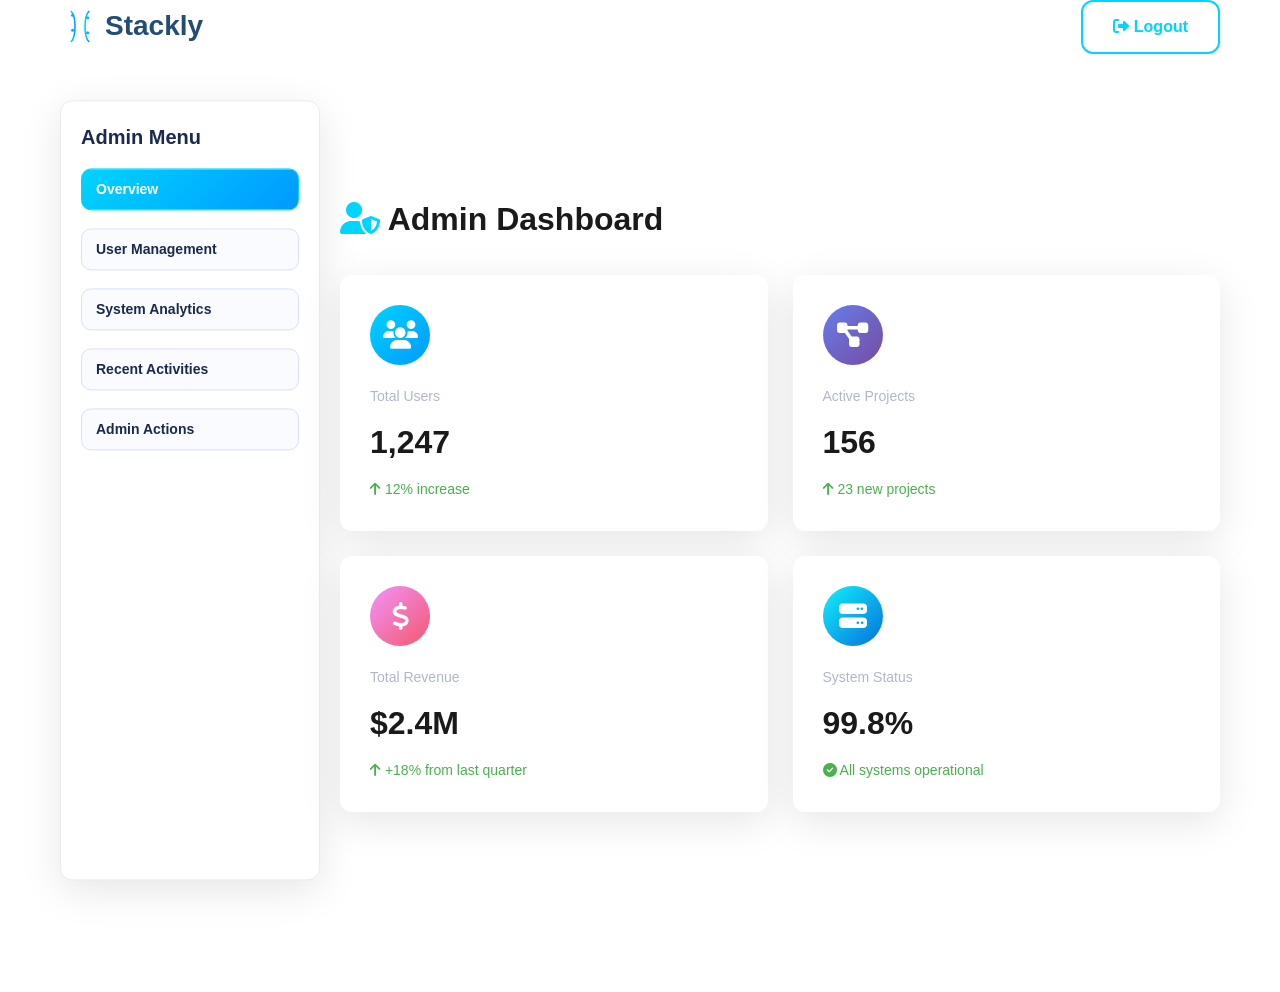
==== commit fe65c3de: "logo updated" ====
--- a/dashboard-admin.html
+++ b/dashboard-admin.html
@@ -20,7 +20,7 @@
             <div class="dashboard-nav">
                  <div class="logo" data-aos="fade-right">
                         <a href="index.html">
-                            <img src="images/logoimg.webp" alt="Stackly Logo" width="40px" height="30px">
+                            <img src="images/logo.svg" alt="Stackly Logo" class="site-logo" width="40" height="30">
                             <span style="color:#234D72;">Stackly</span>
                         </a>
                     </div>
--- a/css/style.css
+++ b/css/style.css
@@ -194,6 +194,20 @@
     color: var(--text-primary);
 }
 
+/* SVG logo sizing and variants */
+.site-logo {
+    width: 40px;
+    height: auto;
+    display: inline-block;
+}
+
+.hero-logo {
+    width: 140px;
+    height: auto;
+    margin: 0 auto 20px;
+    display: block;
+}
+
 .logo i {
     color: var(--primary-color);
     font-size: 32px;
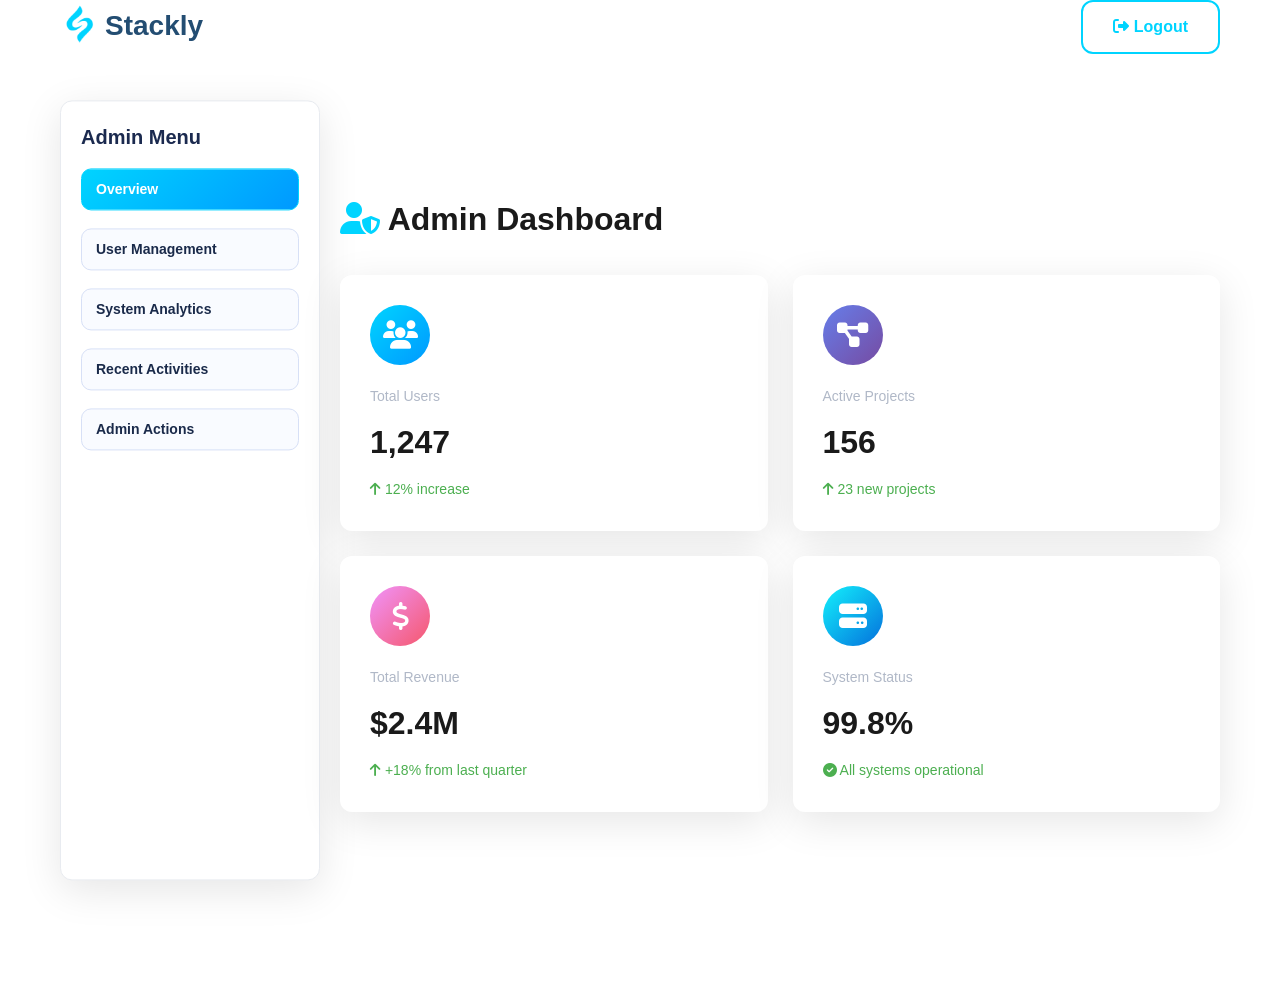
==== commit 22cce016: "updated logo" ====
--- a/dashboard-admin.html
+++ b/dashboard-admin.html
@@ -20,7 +20,8 @@
             <div class="dashboard-nav">
                  <div class="logo" data-aos="fade-right">
                         <a href="index.html">
-                            <img src="images/logo.svg" alt="Stackly Logo" class="site-logo" width="40" height="30">
+                            <span class="site-logo mask logo-mark" role="img" aria-label="Stackly Logo"></span>
+                            <img src="images/logoimg.webp" alt="Stackly Logo" class="sr-only">
                             <span style="color:#234D72;">Stackly</span>
                         </a>
                     </div>
--- a/css/style.css
+++ b/css/style.css
@@ -201,6 +201,53 @@
     display: inline-block;
 }
 
+/* Colorize monochrome/transparent bitmap logos to match the theme.
+   This uses CSS filters to tint the image toward the primary color variable.
+   Tweak filter values if you need a different hue/saturation. */
+.site-logo {
+    /* Remove previous destructive filters */
+    filter: none;
+}
+
+/* Use the bitmap as a mask so we can color it exactly with CSS.
+   This works best for monochrome logos with transparency. */
+.logo-mark,
+.site-logo.mask {
+    display: inline-block;
+    width: 40px;
+    height: 40px;
+    background-color: var(--primary-color);
+    -webkit-mask-repeat: no-repeat;
+    -webkit-mask-position: center;
+    -webkit-mask-size: contain;
+    -webkit-mask-image: url('../images/logoimg.webp');
+    mask-repeat: no-repeat;
+    mask-position: center;
+    mask-size: contain;
+    mask-image: url('../images/logoimg.webp');
+}
+
+/* Larger hero variant */
+.hero .logo-mark,
+.hero .site-logo.mask {
+    width: 140px;
+    height: auto;
+    aspect-ratio: 140 / 140;
+}
+
+/* Accessible visually-hidden fallback for original img elements */
+.sr-only {
+    position: absolute !important;
+    width: 1px !important;
+    height: 1px !important;
+    padding: 0 !important;
+    margin: -1px !important;
+    overflow: hidden !important;
+    clip: rect(0, 0, 0, 0) !important;
+    white-space: nowrap !important;
+    border: 0 !important;
+}
+
 .hero-logo {
     width: 140px;
     height: auto;
